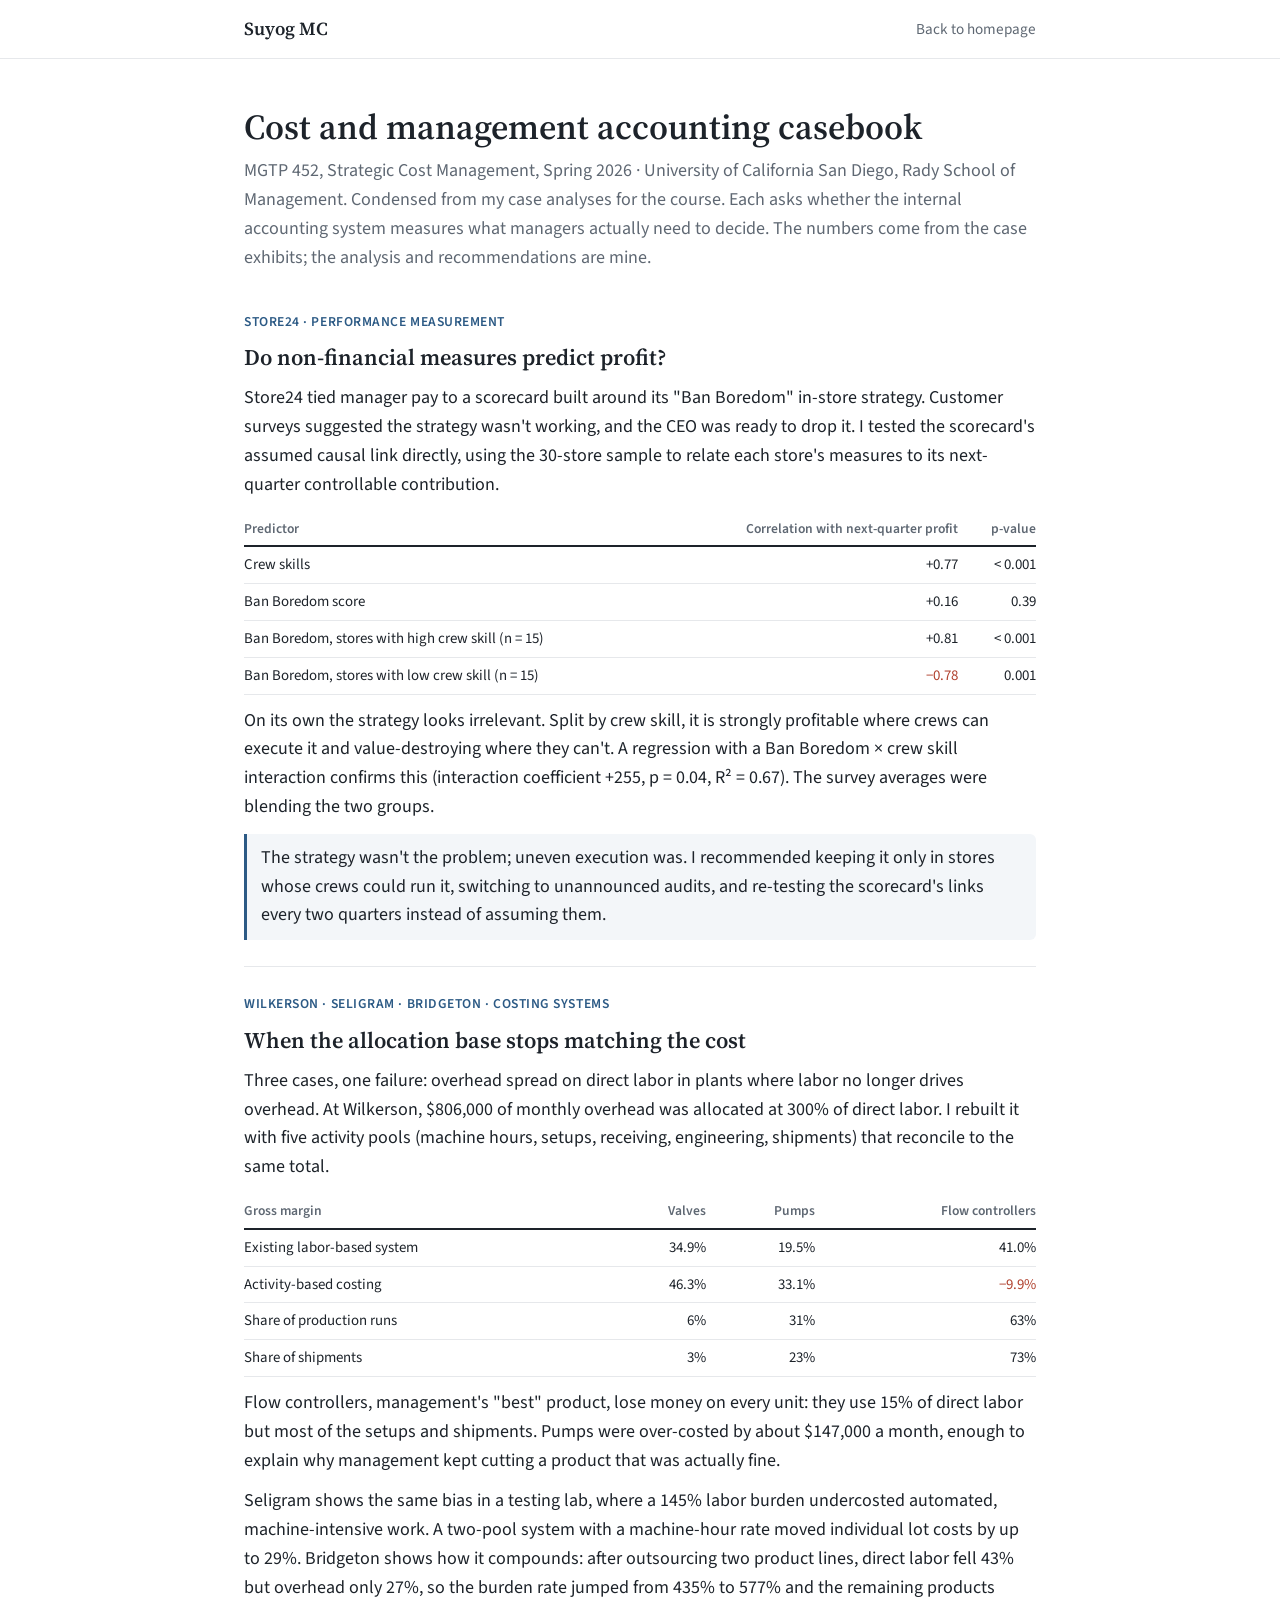
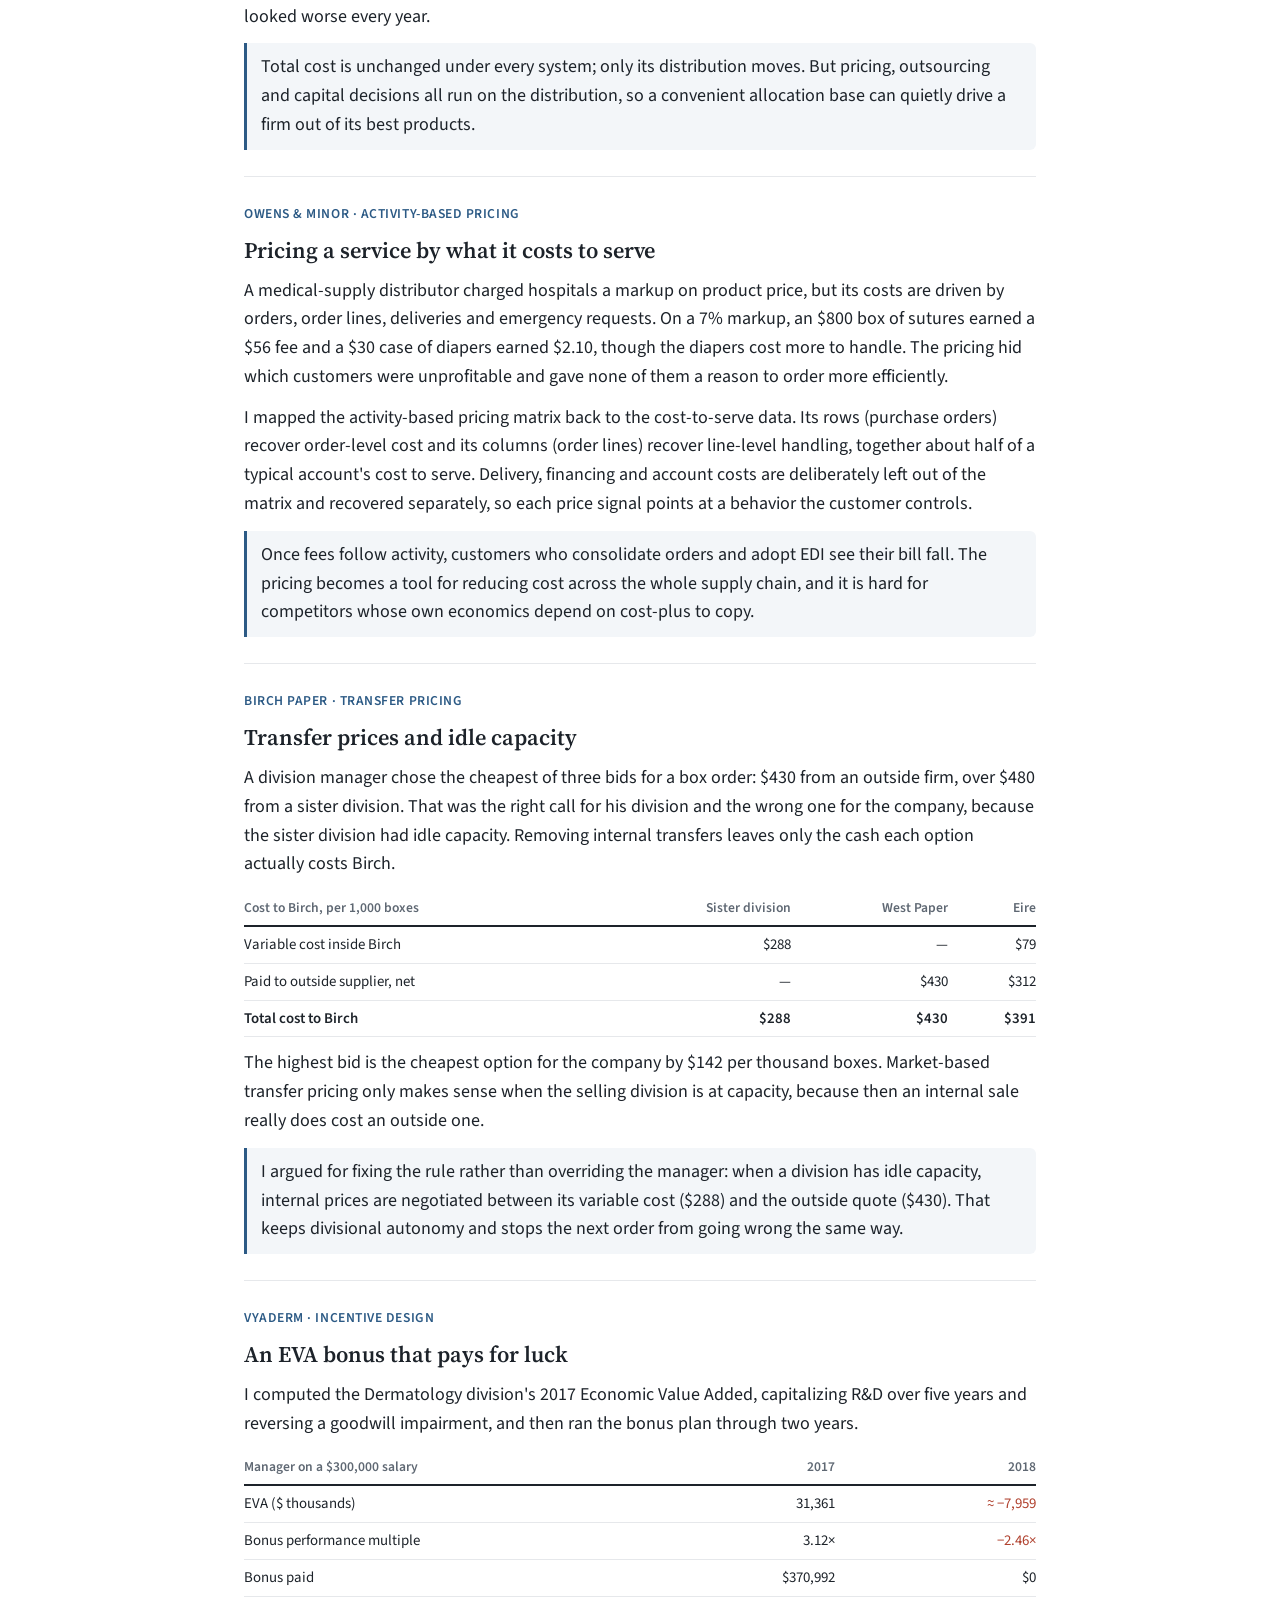
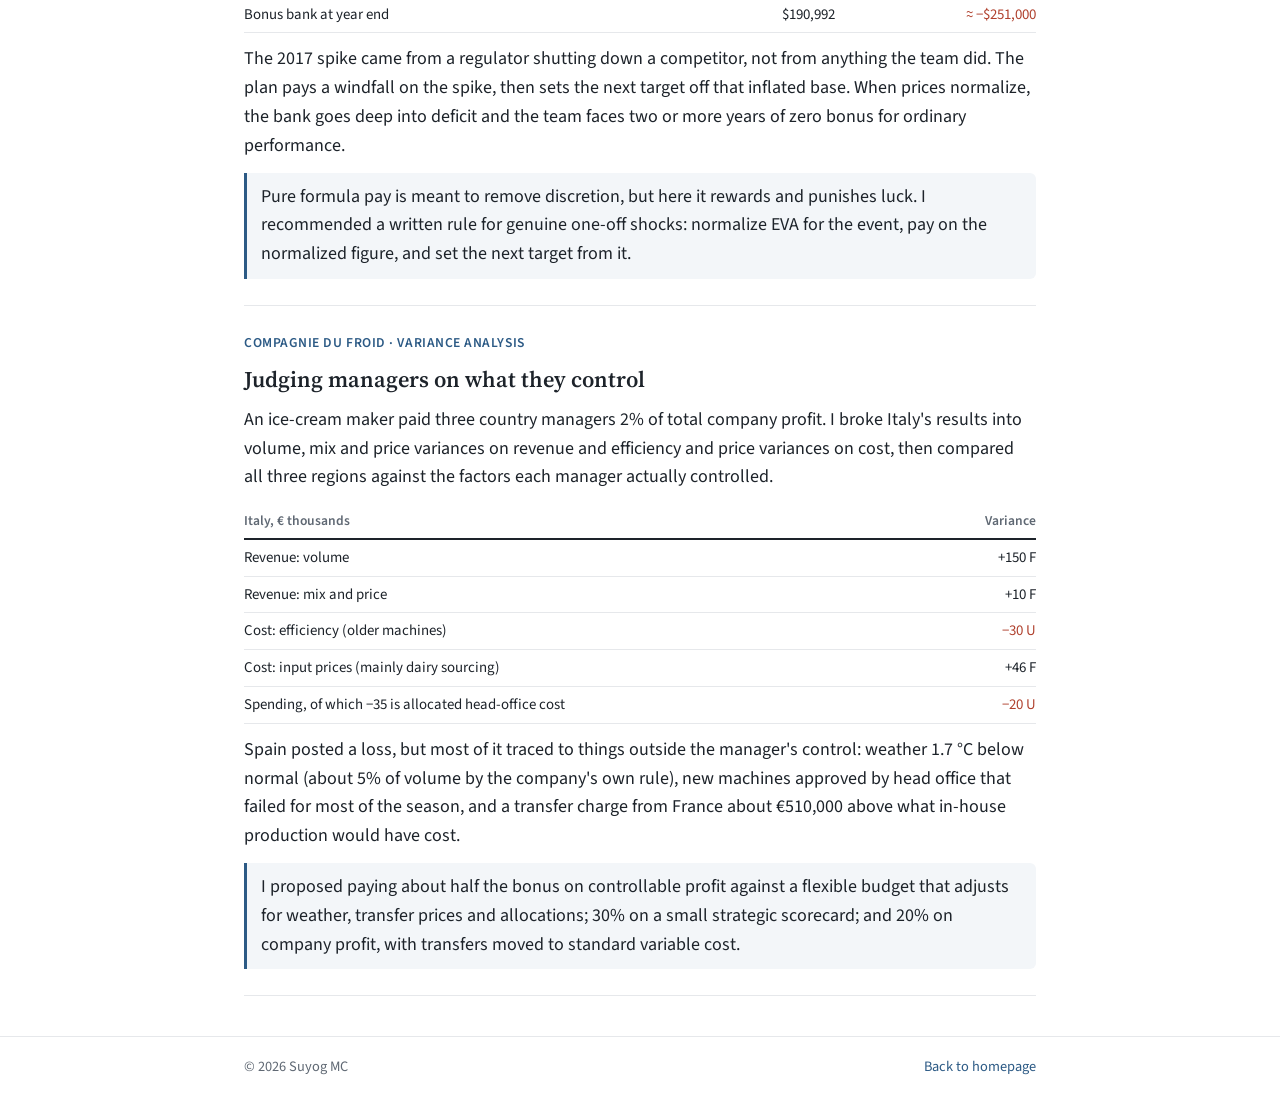
==== casebook.html @ b2f06f03 "Personal website" ====
<!DOCTYPE html>
<html lang="en">
<head>
<meta charset="utf-8">
<meta name="viewport" content="width=device-width, initial-scale=1">
<title>Cost and Management Accounting Casebook</title>
<meta name="description" content="Suyog MC: condensed cost and management accounting case analyses, MGTP 452, University of California San Diego, Rady School of Management.">
<link rel="preconnect" href="https://fonts.googleapis.com">
<link rel="preconnect" href="https://fonts.gstatic.com" crossorigin>
<link href="https://fonts.googleapis.com/css2?family=Source+Sans+3:wght@400;600;700&family=Source+Serif+4:opsz,wght@8..60,600&display=swap" rel="stylesheet">
<link rel="stylesheet" href="styles.css">
</head>
<body>
<header class="nav">
  <div class="wrap">
    <a class="brand" href="index.html">Suyog MC</a>
    <nav aria-label="Site"><a href="index.html#work">Back to homepage</a></nav>
  </div>
</header>
<main class="wrap">
  <div class="page-title">
    <h1>Cost and management accounting casebook</h1>
    <p>MGTP 452, Strategic Cost Management, Spring 2026 · University of California San Diego, Rady School of Management. Condensed from my case analyses for the course. Each asks whether the internal accounting system measures what managers actually need to decide. The numbers come from the case exhibits; the analysis and recommendations are mine.</p>
  </div>
    <article class="case">
      <span class="tag">Store24 · Performance measurement</span>

        <h2>Do non-financial measures predict profit?</h2>
        <p>Store24 tied manager pay to a scorecard built around its "Ban Boredom" in-store strategy. Customer surveys suggested the strategy wasn't working, and the CEO was ready to drop it. I tested the scorecard's assumed causal link directly, using the 30-store sample to relate each store's measures to its next-quarter controllable contribution.</p>
        <div class="table-scroll">
          <table class="num">
            <thead><tr><th>Predictor</th><th>Correlation with next-quarter profit</th><th>p-value</th></tr></thead>
            <tbody>
              <tr><td>Crew skills</td><td>+0.77</td><td>&lt; 0.001</td></tr>
              <tr><td>Ban Boredom score</td><td>+0.16</td><td>0.39</td></tr>
              <tr><td>Ban Boredom, stores with high crew skill (n = 15)</td><td>+0.81</td><td>&lt; 0.001</td></tr>
              <tr><td>Ban Boredom, stores with low crew skill (n = 15)</td><td class="neg">−0.78</td><td>0.001</td></tr>
            </tbody>
          </table>
        </div>
        <p>On its own the strategy looks irrelevant. Split by crew skill, it is strongly profitable where crews can execute it and value-destroying where they can't. A regression with a Ban Boredom × crew skill interaction confirms this (interaction coefficient +255, p = 0.04, R² = 0.67). The survey averages were blending the two groups.</p>
        <p class="take">The strategy wasn't the problem; uneven execution was. I recommended keeping it only in stores whose crews could run it, switching to unannounced audits, and re-testing the scorecard's links every two quarters instead of assuming them.</p>
    </article>
    <article class="case">
      <span class="tag">Wilkerson · Seligram · Bridgeton · Costing systems</span>

        <h2>When the allocation base stops matching the cost</h2>
        <p>Three cases, one failure: overhead spread on direct labor in plants where labor no longer drives overhead. At Wilkerson, $806,000 of monthly overhead was allocated at 300% of direct labor. I rebuilt it with five activity pools (machine hours, setups, receiving, engineering, shipments) that reconcile to the same total.</p>
        <div class="table-scroll">
          <table class="num">
            <thead><tr><th>Gross margin</th><th>Valves</th><th>Pumps</th><th>Flow controllers</th></tr></thead>
            <tbody>
              <tr><td>Existing labor-based system</td><td>34.9%</td><td>19.5%</td><td>41.0%</td></tr>
              <tr><td>Activity-based costing</td><td>46.3%</td><td>33.1%</td><td class="neg">−9.9%</td></tr>
              <tr><td>Share of production runs</td><td>6%</td><td>31%</td><td>63%</td></tr>
              <tr><td>Share of shipments</td><td>3%</td><td>23%</td><td>73%</td></tr>
            </tbody>
          </table>
        </div>
        <p>Flow controllers, management's "best" product, lose money on every unit: they use 15% of direct labor but most of the setups and shipments. Pumps were over-costed by about $147,000 a month, enough to explain why management kept cutting a product that was actually fine.</p>
        <p>Seligram shows the same bias in a testing lab, where a 145% labor burden undercosted automated, machine-intensive work. A two-pool system with a machine-hour rate moved individual lot costs by up to 29%. Bridgeton shows how it compounds: after outsourcing two product lines, direct labor fell 43% but overhead only 27%, so the burden rate jumped from 435% to 577% and the remaining products looked worse every year.</p>
        <p class="take">Total cost is unchanged under every system; only its distribution moves. But pricing, outsourcing and capital decisions all run on the distribution, so a convenient allocation base can quietly drive a firm out of its best products.</p>
    </article>
    <article class="case">
      <span class="tag">Owens &amp; Minor · Activity-based pricing</span>

        <h2>Pricing a service by what it costs to serve</h2>
        <p>A medical-supply distributor charged hospitals a markup on product price, but its costs are driven by orders, order lines, deliveries and emergency requests. On a 7% markup, an $800 box of sutures earned a $56 fee and a $30 case of diapers earned $2.10, though the diapers cost more to handle. The pricing hid which customers were unprofitable and gave none of them a reason to order more efficiently.</p>
        <p>I mapped the activity-based pricing matrix back to the cost-to-serve data. Its rows (purchase orders) recover order-level cost and its columns (order lines) recover line-level handling, together about half of a typical account's cost to serve. Delivery, financing and account costs are deliberately left out of the matrix and recovered separately, so each price signal points at a behavior the customer controls.</p>
        <p class="take">Once fees follow activity, customers who consolidate orders and adopt EDI see their bill fall. The pricing becomes a tool for reducing cost across the whole supply chain, and it is hard for competitors whose own economics depend on cost-plus to copy.</p>
    </article>
    <article class="case">
      <span class="tag">Birch Paper · Transfer pricing</span>

        <h2>Transfer prices and idle capacity</h2>
        <p>A division manager chose the cheapest of three bids for a box order: $430 from an outside firm, over $480 from a sister division. That was the right call for his division and the wrong one for the company, because the sister division had idle capacity. Removing internal transfers leaves only the cash each option actually costs Birch.</p>
        <div class="table-scroll">
          <table class="num">
            <thead><tr><th>Cost to Birch, per 1,000 boxes</th><th>Sister division</th><th>West Paper</th><th>Eire</th></tr></thead>
            <tbody>
              <tr><td>Variable cost inside Birch</td><td>$288</td><td>—</td><td>$79</td></tr>
              <tr><td>Paid to outside supplier, net</td><td>—</td><td>$430</td><td>$312</td></tr>
              <tr class="total"><td>Total cost to Birch</td><td>$288</td><td>$430</td><td>$391</td></tr>
            </tbody>
          </table>
        </div>
        <p>The highest bid is the cheapest option for the company by $142 per thousand boxes. Market-based transfer pricing only makes sense when the selling division is at capacity, because then an internal sale really does cost an outside one.</p>
        <p class="take">I argued for fixing the rule rather than overriding the manager: when a division has idle capacity, internal prices are negotiated between its variable cost ($288) and the outside quote ($430). That keeps divisional autonomy and stops the next order from going wrong the same way.</p>
    </article>
    <article class="case">
      <span class="tag">Vyaderm · Incentive design</span>

        <h2>An EVA bonus that pays for luck</h2>
        <p>I computed the Dermatology division's 2017 Economic Value Added, capitalizing R&amp;D over five years and reversing a goodwill impairment, and then ran the bonus plan through two years.</p>
        <div class="table-scroll">
          <table class="num">
            <thead><tr><th>Manager on a $300,000 salary</th><th>2017</th><th>2018</th></tr></thead>
            <tbody>
              <tr><td>EVA ($ thousands)</td><td>31,361</td><td class="neg">≈ −7,959</td></tr>
              <tr><td>Bonus performance multiple</td><td>3.12×</td><td class="neg">−2.46×</td></tr>
              <tr><td>Bonus paid</td><td>$370,992</td><td>$0</td></tr>
              <tr><td>Bonus bank at year end</td><td>$190,992</td><td class="neg">≈ −$251,000</td></tr>
            </tbody>
          </table>
        </div>
        <p>The 2017 spike came from a regulator shutting down a competitor, not from anything the team did. The plan pays a windfall on the spike, then sets the next target off that inflated base. When prices normalize, the bank goes deep into deficit and the team faces two or more years of zero bonus for ordinary performance.</p>
        <p class="take">Pure formula pay is meant to remove discretion, but here it rewards and punishes luck. I recommended a written rule for genuine one-off shocks: normalize EVA for the event, pay on the normalized figure, and set the next target from it.</p>
    </article>
    <article class="case">
      <span class="tag">Compagnie du Froid · Variance analysis</span>

        <h2>Judging managers on what they control</h2>
        <p>An ice-cream maker paid three country managers 2% of total company profit. I broke Italy's results into volume, mix and price variances on revenue and efficiency and price variances on cost, then compared all three regions against the factors each manager actually controlled.</p>
        <div class="table-scroll">
          <table class="num">
            <thead><tr><th>Italy, € thousands</th><th>Variance</th></tr></thead>
            <tbody>
              <tr><td>Revenue: volume</td><td>+150 F</td></tr>
              <tr><td>Revenue: mix and price</td><td>+10 F</td></tr>
              <tr><td>Cost: efficiency (older machines)</td><td class="neg">−30 U</td></tr>
              <tr><td>Cost: input prices (mainly dairy sourcing)</td><td>+46 F</td></tr>
              <tr><td>Spending, of which −35 is allocated head-office cost</td><td class="neg">−20 U</td></tr>
            </tbody>
          </table>
        </div>
        <p>Spain posted a loss, but most of it traced to things outside the manager's control: weather 1.7 °C below normal (about 5% of volume by the company's own rule), new machines approved by head office that failed for most of the season, and a transfer charge from France about €510,000 above what in-house production would have cost.</p>
        <p class="take">I proposed paying about half the bonus on controllable profit against a flexible budget that adjusts for weather, transfer prices and allocations; 30% on a small strategic scorecard; and 20% on company profit, with transfers moved to standard variable cost.</p>
    </article>
</main>
<footer>
  <div class="wrap"><span>© 2026 Suyog MC</span><a href="index.html">Back to homepage</a></div>
</footer>
</body>
</html>
---- styles.css ----
/* Suyog MC — academic homepage.
   One narrow column, white page, small round portrait, serif headings, one muted blue accent. */
:root {
  --bg: #ffffff;
  --ink: #1d232a;
  --muted: #5f6873;
  --rule: #e6e8eb;
  --accent: #2c5a85;
  --soft: #f3f6f9;
  --neg: #b0412e;
  --font-head: "Source Serif 4", Georgia, "Times New Roman", serif;
  --font-body: "Source Sans 3", "Helvetica Neue", Arial, sans-serif;
  color-scheme: light;
}
@media (prefers-color-scheme: dark) {
  :root:not([data-theme="light"]) { --bg: #12161b; --ink: #e6e8eb; --muted: #a0a8b2; --rule: #262d35; --accent: #8db8e3; --soft: #1a2027; --neg: #ef8b75; color-scheme: dark; }
}
:root[data-theme="dark"] { --bg: #12161b; --ink: #e6e8eb; --muted: #a0a8b2; --rule: #262d35; --accent: #8db8e3; --soft: #1a2027; --neg: #ef8b75; color-scheme: dark; }

* { box-sizing: border-box; }
html { scroll-behavior: smooth; scroll-padding-top: 72px; }
@media (prefers-reduced-motion: reduce) { html { scroll-behavior: auto; } }
body { margin: 0; background: var(--bg); color: var(--ink); font-family: var(--font-body); font-size: 18px; line-height: 1.6; -webkit-font-smoothing: antialiased; }
h1, h2, h3 { font-family: var(--font-head); font-weight: 600; margin: 0; text-wrap: balance; }
p { margin: 0; }
a { color: var(--accent); text-decoration: none; }
a:hover { text-decoration: underline; text-underline-offset: 3px; }
a:focus-visible { outline: 2px solid var(--accent); outline-offset: 2px; border-radius: 3px; }
img { max-width: 100%; display: block; }
.wrap { max-width: 840px; margin: 0 auto; padding: 0 24px; }

/* Nav */
.nav { position: sticky; top: 0; z-index: 5; background: var(--bg); border-bottom: 1px solid var(--rule); }
.nav .wrap { display: flex; justify-content: space-between; align-items: center; height: 58px; gap: 16px; }
.nav .brand { font-family: var(--font-head); font-weight: 600; font-size: 1.15rem; color: var(--ink); }
.nav nav { display: flex; gap: 22px; }
.nav nav a { color: var(--muted); font-size: 0.95rem; }
.nav nav a:hover { color: var(--accent); text-decoration: none; }
@media (max-width: 640px) { .nav nav a.hide-sm { display: none; } }

/* Intro */
.intro { display: flex; gap: 32px; align-items: center; padding: 56px 0 40px; }
.intro img { width: 168px; height: 168px; border-radius: 14px; object-fit: contain; flex: none; box-shadow: 0 1px 2px rgba(0,0,0,0.08), 0 6px 18px rgba(20,40,60,0.10); }
.intro h1 { font-size: 2.6rem; line-height: 1.1; letter-spacing: -0.01em; }
.intro .tagline { color: var(--accent); font-weight: 600; margin-top: 6px; }
.intro .role { color: var(--muted); margin-top: 4px; }
.intro .links { display: flex; flex-wrap: wrap; gap: 8px; margin-top: 14px; }
.pill { display: inline-flex; align-items: center; font-size: 0.9rem; font-weight: 600; padding: 5px 14px; border: 1px solid var(--rule); border-radius: 999px; color: var(--ink); }
.pill:hover { border-color: var(--accent); color: var(--accent); text-decoration: none; }
.pill.primary { background: var(--accent); border-color: var(--accent); color: #fff; }
.pill.primary:hover { color: #fff; filter: brightness(1.1); }
@media (max-width: 560px) { .intro { flex-direction: column; align-items: flex-start; gap: 18px; padding-top: 32px; } .intro img { width: 132px; height: 132px; } .intro h1 { font-size: 2.1rem; } }

/* Sections */
section { padding: 32px 0 8px; }
section > h2 { font-size: 1.55rem; padding-bottom: 10px; border-bottom: 1px solid var(--rule); margin-bottom: 18px; position: relative; }
section > h2::after { content: ""; position: absolute; left: 0; bottom: -1px; width: 48px; height: 2px; background: var(--accent); }
.prose { display: flex; flex-direction: column; gap: 12px; }
.interests { list-style: none; margin: 20px 0 0; padding: 0; display: grid; grid-template-columns: repeat(3, minmax(0, 1fr)); gap: 12px; }
@media (max-width: 720px) { .interests { grid-template-columns: 1fr; } }
.interests li { background: var(--soft); border-top: 3px solid var(--accent); padding: 14px 16px; border-radius: 0 0 8px 8px; }
.interests b { font-weight: 600; }
.interests span { color: var(--muted); display: block; font-size: 0.93rem; margin-top: 4px; line-height: 1.5; }

/* Entries */
.entry { padding: 18px 0 20px; border-bottom: 1px solid var(--rule); }
.entry:last-child { border-bottom: none; }
.entry h3 { font-size: 1.18rem; line-height: 1.3; }
.entry .meta { color: var(--muted); font-size: 0.93rem; margin-top: 2px; }
.entry p.desc { margin-top: 8px; }
.entry .detail { color: var(--muted); font-size: 0.93rem; margin-top: 6px; }
.badge { display: inline-block; font-family: var(--font-body); font-size: 0.75rem; font-weight: 600; letter-spacing: 0.03em; color: var(--accent); background: var(--soft); border-radius: 4px; padding: 1px 7px; margin-left: 6px; vertical-align: 2px; }
.files { display: flex; flex-wrap: wrap; gap: 6px 14px; margin-top: 8px; font-size: 0.93rem; font-weight: 600; }
.files { gap: 8px; }
.files a { font-size: 0.85rem; padding: 3px 12px; border: 1px solid var(--rule); border-radius: 999px; background: var(--bg); }
.files a:hover { border-color: var(--accent); text-decoration: none; }
.files a::after { content: " \2197"; color: var(--muted); font-weight: 400; }

/* Background */
.cv-row { display: grid; grid-template-columns: 130px 1fr; gap: 16px; padding: 10px 0; }
.cv-row .when { color: var(--muted); font-size: 0.93rem; padding-top: 2px; }
.cv-row h3 { font-family: var(--font-body); font-size: 1.02rem; font-weight: 600; }
.cv-row .org { color: var(--muted); font-size: 0.95rem; }
.cv-row p.desc { font-size: 0.95rem; margin-top: 4px; }
@media (max-width: 560px) { .cv-row { grid-template-columns: 1fr; gap: 2px; } }
h3.sub { font-family: var(--font-body); font-size: 0.85rem; font-weight: 700; letter-spacing: 0.08em; text-transform: uppercase; color: var(--muted); margin: 18px 0 4px; }
.skills { display: flex; flex-wrap: wrap; gap: 8px; margin-top: 6px; }
.skills span { background: var(--soft); border-radius: 4px; padding: 3px 10px; font-size: 0.93rem; }

footer { margin-top: 40px; border-top: 1px solid var(--rule); }
footer .wrap { display: flex; justify-content: space-between; flex-wrap: wrap; gap: 8px; padding-top: 18px; padding-bottom: 32px; color: var(--muted); font-size: 0.9rem; }

/* Casebook */
.page-title { padding: 48px 0 12px; }
.page-title h1 { font-size: 2.2rem; line-height: 1.15; }
.page-title p { color: var(--muted); margin-top: 10px; }
.case { padding: 26px 0; border-bottom: 1px solid var(--rule); display: flex; flex-direction: column; gap: 12px; }
.case .tag { color: var(--accent); font-size: 0.85rem; font-weight: 600; letter-spacing: 0.04em; text-transform: uppercase; }
.case h2 { font-size: 1.4rem; line-height: 1.25; }
.table-scroll { overflow-x: auto; }
.num { width: 100%; border-collapse: collapse; font-variant-numeric: tabular-nums; font-size: 0.93rem; }
.num th { text-align: right; font-weight: 600; color: var(--muted); padding: 6px 0 6px 12px; border-bottom: 2px solid var(--ink); font-size: 0.85rem; }
.num th:first-child, .num td:first-child { text-align: left; padding-left: 0; }
.num td { text-align: right; padding: 6px 0 6px 12px; border-bottom: 1px solid var(--rule); }
.num tr.total td { font-weight: 600; border-top: 1px solid var(--ink); }
.neg { color: var(--neg); }
.take { background: var(--soft); border-left: 3px solid var(--accent); padding: 10px 14px; border-radius: 0 6px 6px 0; }

/* Personal brand additions */
.intro .role b { color: var(--ink); font-weight: 600; }
.strengths { list-style: none; margin: 20px 0 0; padding: 0; display: grid; grid-template-columns: repeat(2, minmax(0, 1fr)); gap: 12px; }
@media (max-width: 640px) { .strengths { grid-template-columns: 1fr; } }
.strengths li { background: var(--soft); border-top: 3px solid var(--accent); padding: 14px 16px 16px; border-radius: 0 0 8px 8px; }
.strengths b { display: block; font-weight: 600; }
.strengths span { display: block; color: var(--muted); font-size: 0.93rem; margin-top: 4px; line-height: 1.5; }
.glance { display: grid; grid-template-columns: repeat(4, minmax(0, 1fr)); gap: 12px; margin: 4px 0 8px; }
@media (max-width: 640px) { .glance { grid-template-columns: repeat(2, minmax(0, 1fr)); } }
.glance div { border: 1px solid var(--rule); border-radius: 8px; padding: 12px 14px; }
.glance b { display: block; font-family: var(--font-head); font-size: 1.6rem; line-height: 1.1; color: var(--accent); font-variant-numeric: tabular-nums; }
.glance span { color: var(--muted); font-size: 0.88rem; line-height: 1.35; display: block; margin-top: 2px; }
.beyond { display: grid; grid-template-columns: repeat(2, minmax(0, 1fr)); gap: 12px 32px; }
@media (max-width: 640px) { .beyond { grid-template-columns: 1fr; } }
.beyond h3 { font-family: var(--font-body); font-size: 0.85rem; font-weight: 700; letter-spacing: 0.08em; text-transform: uppercase; color: var(--muted); margin-bottom: 6px; }
.lang-level { color: var(--muted); font-size: 0.85rem; }
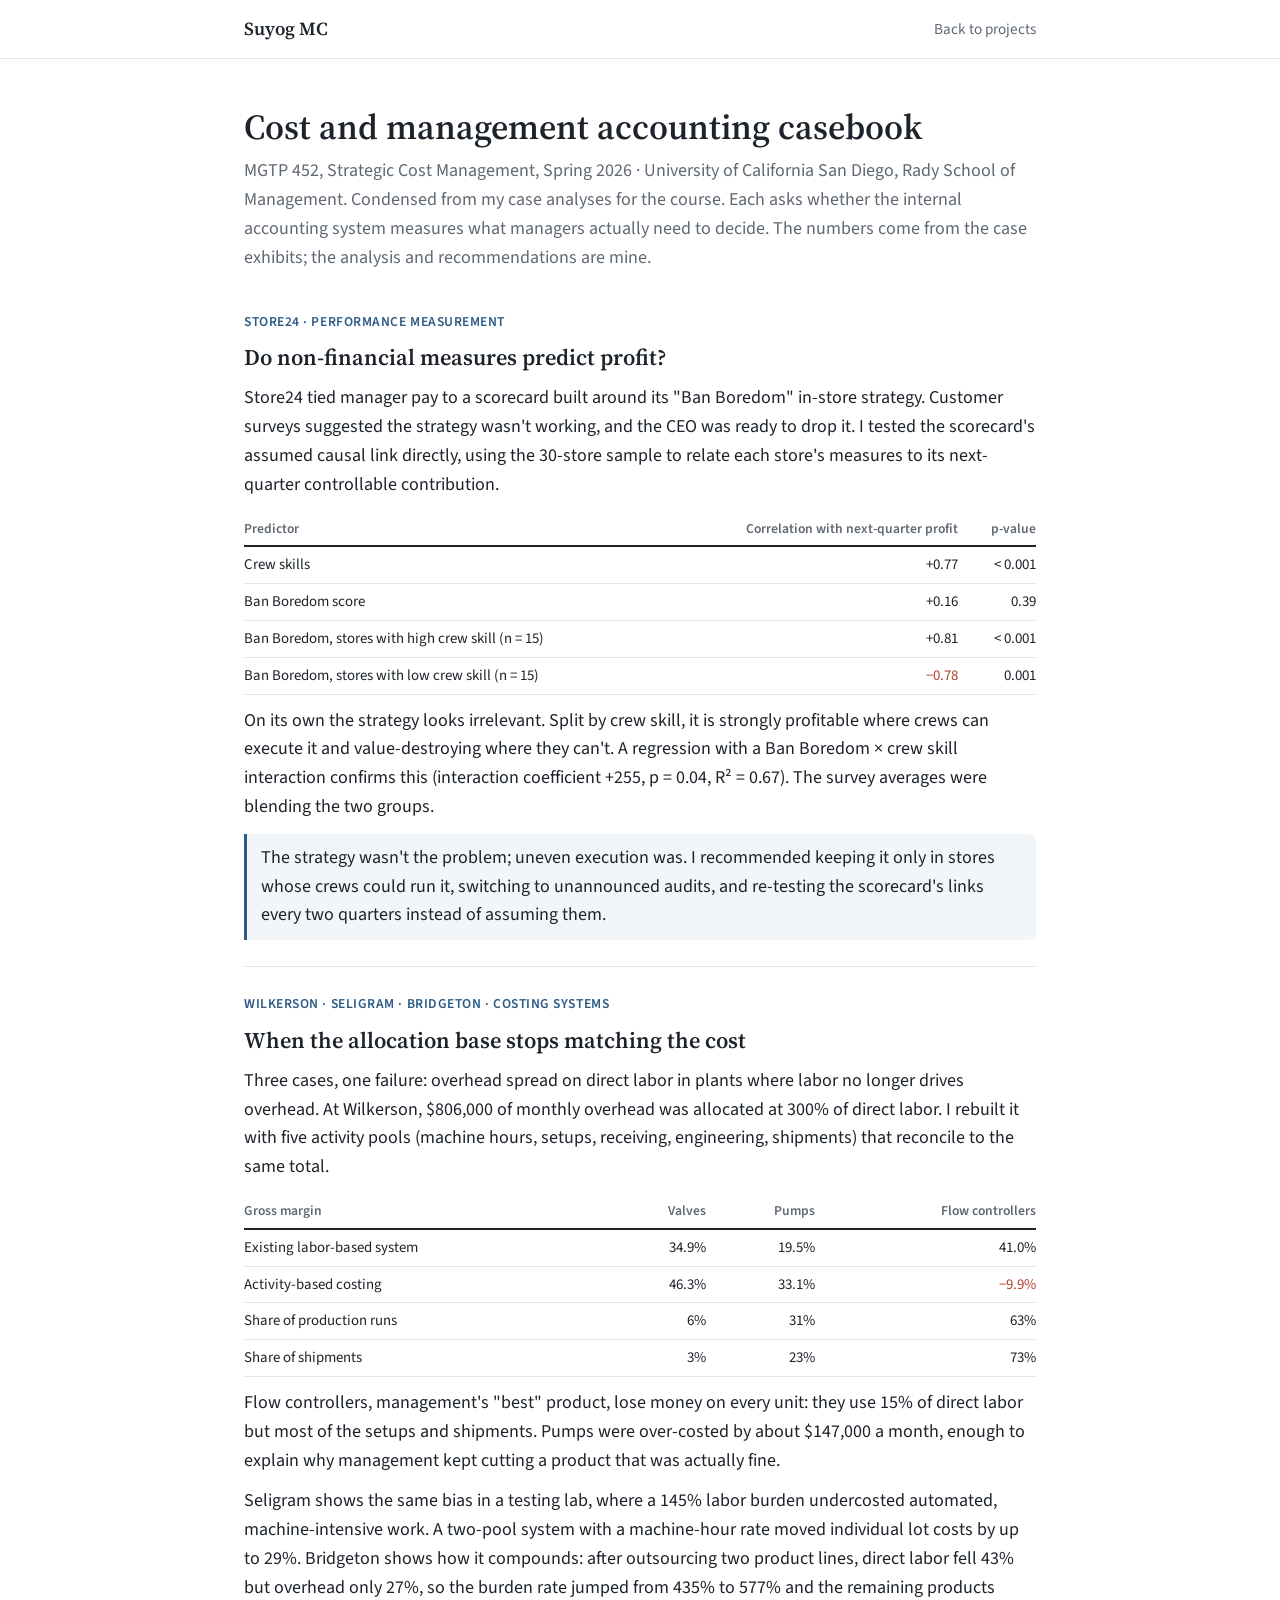
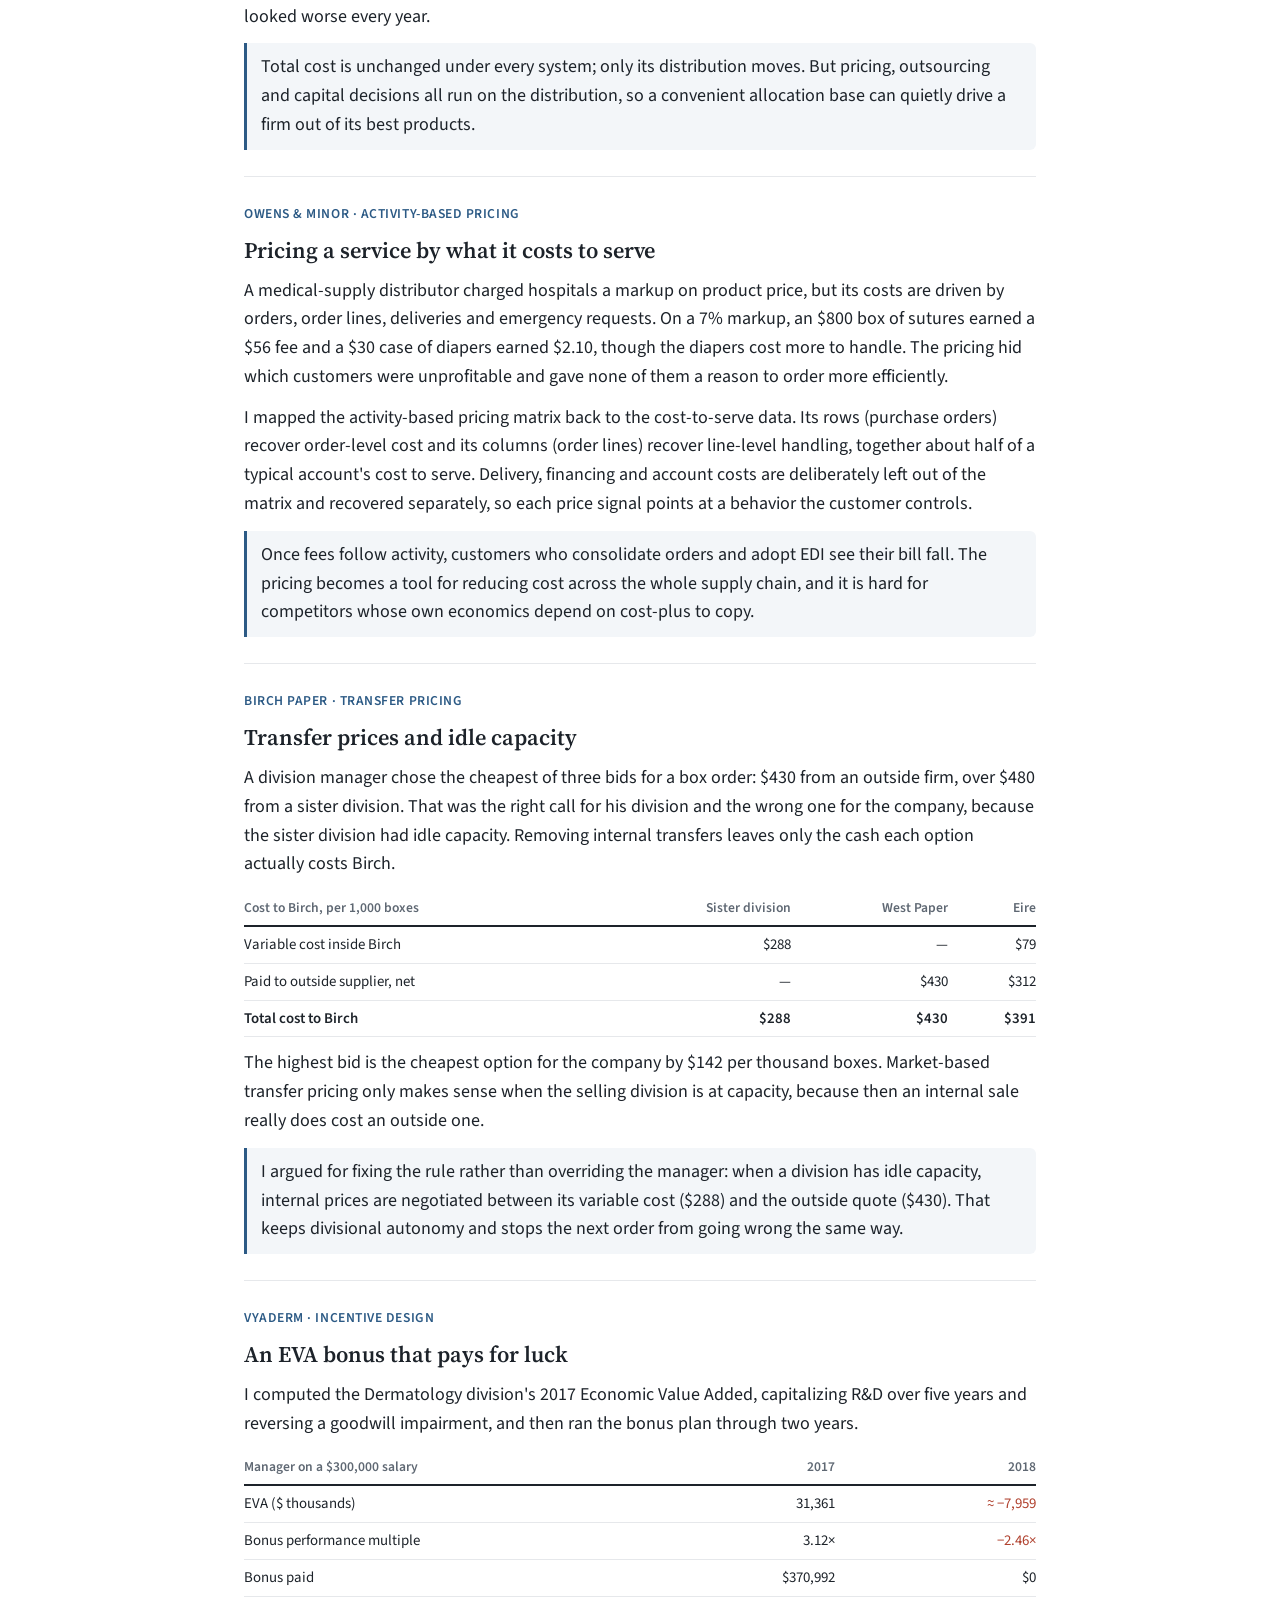
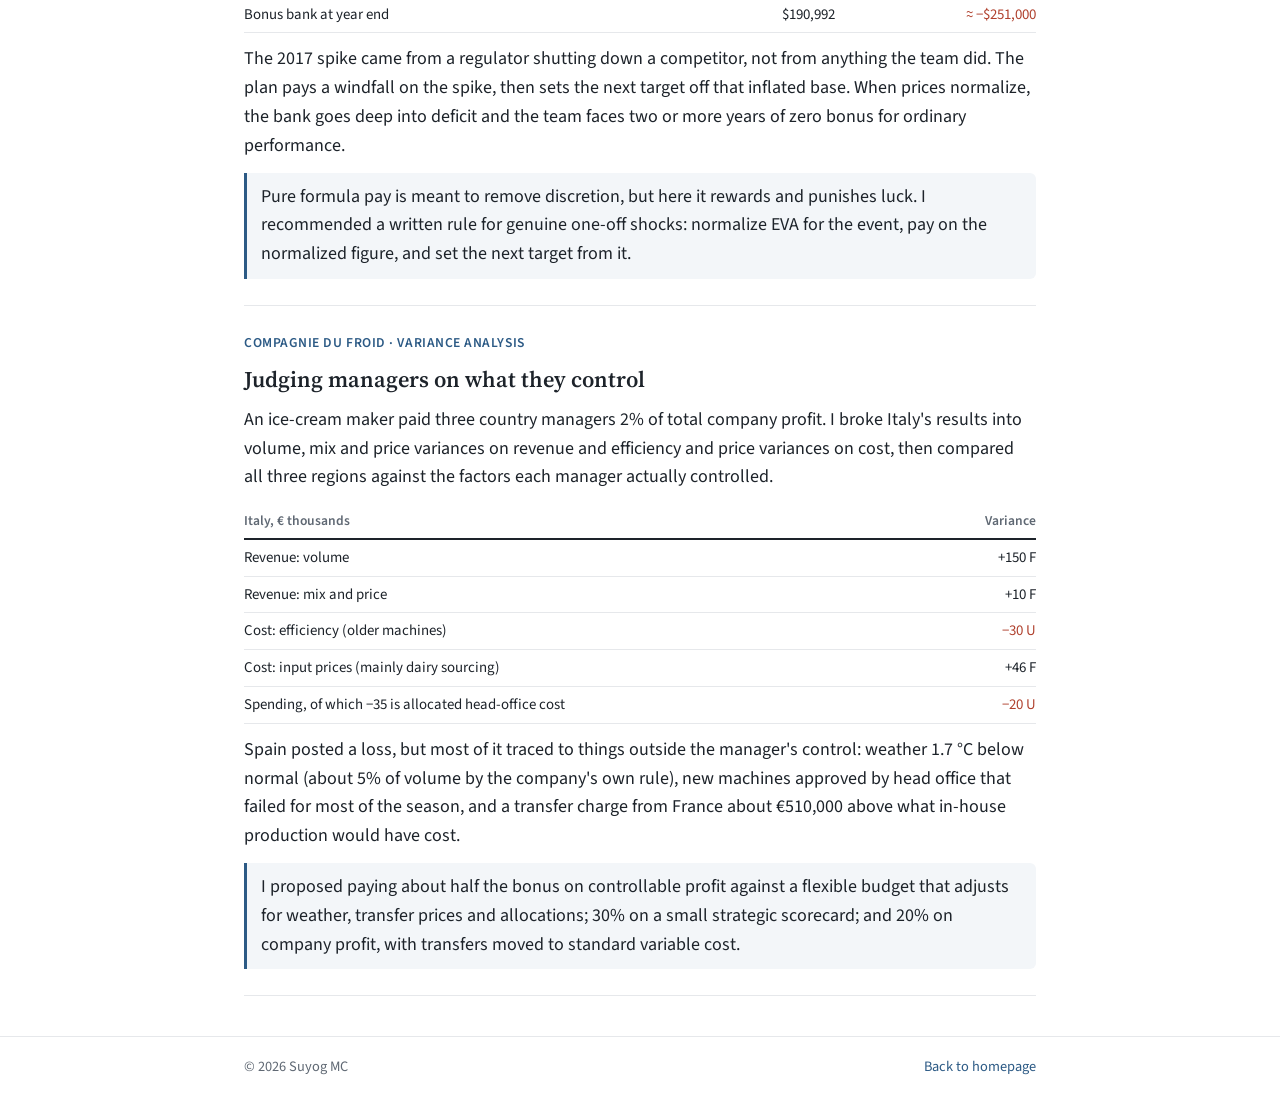
==== commit d5385129: "Rename Work section to Projects" ====
--- a/casebook.html
+++ b/casebook.html
@@ -14,7 +14,7 @@
 <header class="nav">
   <div class="wrap">
     <a class="brand" href="index.html">Suyog MC</a>
-    <nav aria-label="Site"><a href="index.html#work">Back to homepage</a></nav>
+    <nav aria-label="Site"><a href="index.html#work">Back to projects</a></nav>
   </div>
 </header>
 <main class="wrap">
